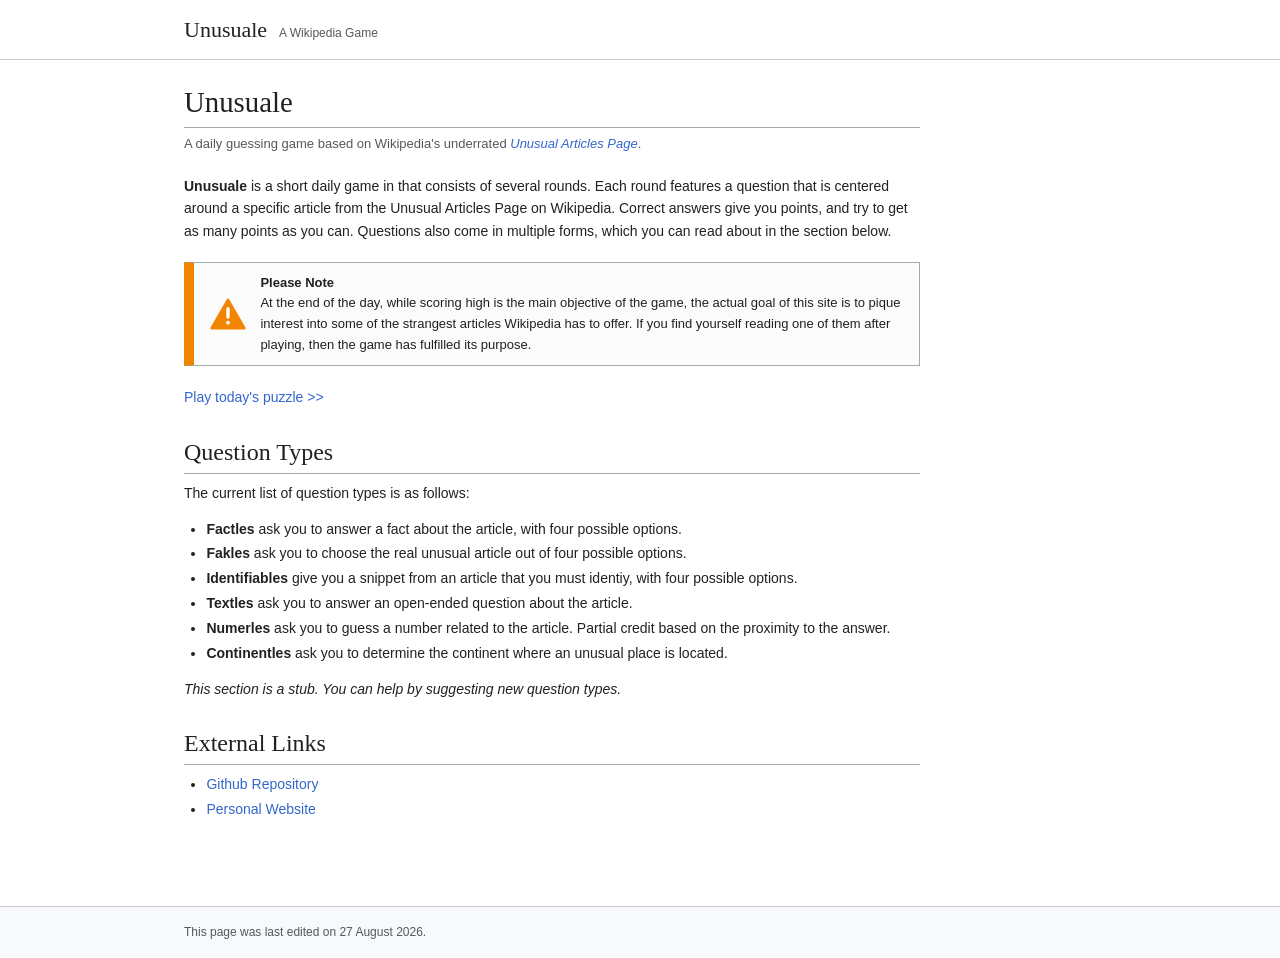
==== index.html @ bd884043 "visual update" ====
<!DOCTYPE html>
<html lang="en">
<head>
  <meta charset="UTF-8">
  <meta name="viewport" content="width=device-width, initial-scale=1.0">
  <title>Unusuale</title>
  <link rel="stylesheet" href="styles.css?v=3">
</head>
<body>
  <header class="site-header">
    <div class="header-inner">
      <span class="wordmark">Unusuale</span>
      <span class="wordmark-sub">A Wikipedia Game</span>
    </div>
  </header>

  <div class="page">
    <main class="content" id="content">

      <h1 class="page-title">Unusuale</h1>
      <div class="tagline">A daily guessing game based on Wikipedia's underrated <em><a href="https://en.wikipedia.org/wiki/Wikipedia:Unusual_articles">Unusual Articles Page</a></em>.</div>
      <p>
        <b>Unusuale</b> is a short daily game in that consists of several rounds. Each round features a question that is centered around a specific article from the 
        Unusual Articles Page on Wikipedia. Correct answers give you points, and try to get as many points as you can. Questions also come in multiple forms, which you can read about in the section below.
      </p>
      <div class="ambox ambox-content" role="note">
        <svg class="ambox-icon" viewBox="0 0 24 24" aria-hidden="true" focusable="false">
          <path d="M12 3.5 2.2 20.5h19.6z" fill="#f28500" stroke="#f28500" stroke-width="1.6" stroke-linejoin="round"/>
          <path d="M12 8.8v5" stroke="#fff" stroke-width="2" stroke-linecap="round"/>
          <circle cx="12" cy="17.2" r="1.15" fill="#fff"/>
        </svg>
        <div class="ambox-text">
          <p>
            <b>Please Note</b><br>At the end of the day, while scoring high is the main objective of the game, the actual goal of this site is to
            pique interest into some of the strangest articles Wikipedia has to offer. If you find yourself reading one of them after playing, then the game has fulfilled its purpose.
          </p>
        </div>
      </div>
      <p>
        <a href="game.html">Play today's puzzle >></a>
      </p>

      <h2>Question Types</h2>
      <p>
        The current list of question types is as follows:
      </p>
      <ul>
        <li><b>Factles</b> ask you to answer a fact about the article, with four possible options.</li>
        <li><b>Fakles</b> ask you to choose the real unusual article out of four possible options.</li>
        <li><b>Identifiables</b> give you a snippet from an article that you must identiy, with four possible options.</li>
        <li><b>Textles</b> ask you to answer an open-ended question about the article.</li>
        <li><b>Numerles</b> ask you to guess a number related to the article. Partial credit based on the proximity to the answer.</li>
        <li><b>Continentles</b> ask you to determine the continent where an unusual place is located.</li>
      </ul>
      <em>This section is a stub. You can help by suggesting new question types.</em>
      <h2>External Links</h2>
      <ul>
        <li><a href="https://github.com/JoshuaGoldberg/Unusuale">Github Repository</a></li>
        <li><a href="https://joshg.pl/">Personal Website</a></li>
      </ul>
    </main>
  </div>

  <footer class="site-footer">
    <p>This page was last edited on 27 August 2026.</p>
  </footer>
</body>
</html>
---- styles.css ----
/* Wikipedia-ish (Vector 2022) styling: serif headings, sans body, thin grey rules. */

:root {
  --text: #202122;
  --muted: #54595d;
  --link: #3366cc;
  --link-visited: #795cb2;
  --link-new: #d73333;
  --border: #a2a9b1;
  --border-light: #c8ccd1;
  --surface: #f8f9fa;
  --bg: #fff;
  --serif: "Linux Libertine", "Georgia", "Times New Roman", serif;
  --sans: sans-serif;
  --content-width: 60rem;
}

*,
*::before,
*::after {
  box-sizing: border-box;
}

body {
  margin: 0;
  background: var(--bg);
  color: var(--text);
  font-family: var(--sans);
  font-size: 0.875rem;
  line-height: 1.6;
}

a {
  color: var(--link);
  text-decoration: none;
}

a:visited {
  color: var(--link-visited);
}

a:hover {
  text-decoration: underline;
}

/* A red link, for things that don't exist yet. */
.mw-newlink,
.mw-newlink:visited {
  color: var(--link-new);
}

/* Header */
.site-header {
  border-bottom: 1px solid var(--border-light);
  background: var(--bg);
}

.header-inner {
  max-width: var(--content-width);
  margin: 0 auto;
  padding: 0.75rem 1.5rem;
  display: flex;
  align-items: baseline;
  gap: 0.75rem;
  flex-wrap: wrap;
}

.wordmark {
  font-family: var(--serif);
  font-size: 1.375rem;
}

a.wordmark,
a.wordmark:visited {
  color: var(--text);
}

.wordmark-sub {
  color: var(--muted);
  font-size: 0.75rem;
}

/* Content */
.page {
  max-width: var(--content-width);
  margin: 0 auto;
  padding: 1.5rem;
}

.content {
  max-width: 46rem;
}

.page-title {
  font-family: var(--serif);
  font-size: 1.8rem;
  font-weight: normal;
  line-height: 1.3;
  margin: 0;
  padding-bottom: 0.2em;
  border-bottom: 1px solid var(--border);
}

.tagline {
  color: var(--muted);
  font-size: 0.8125rem;
  margin: 0.35rem 0 1.25rem;
}

.score-tracker {
  display: inline-block;
  font-family: var(--serif);
  font-size: 1.05rem;
  font-weight: bold;
  margin: 0 0 1.25rem;
}

.score-tracker.pulse {
  animation: score-pulse 0.6s ease-out;
}

@keyframes score-pulse {
  0% { transform: scale(1); color: inherit; }
  30% { transform: scale(1.25); color: #14866d; }
  100% { transform: scale(1); color: inherit; }
}

h2 {
  font-family: var(--serif);
  font-size: 1.5rem;
  font-weight: normal;
  line-height: 1.3;
  margin: 1.75rem 0 0.5rem;
  padding-bottom: 0.2em;
  border-bottom: 1px solid var(--border);
}

p {
  margin: 0.5rem 0 0.85rem;
}

.content ul {
  padding-left: 1.6em;
  margin: 0.5rem 0 0.85rem;
}

.content ul li {
  margin-bottom: 0.15rem;
}

/* Italic indented note under the title, as on Wikipedia. */
.hatnote {
  font-style: italic;
  color: var(--muted);
  padding-left: 1.6rem;
}

/* Article message box, like the notices at the top of a Wikipedia article:
   thin grey border, pale background, and a thick coloured left edge whose
   colour signals the kind of notice. */
.ambox {
  display: flex;
  align-items: center;
  gap: 0.75rem;
  border: 1px solid var(--border);
  border-left: 10px solid #1e90ff;
  background: #fbfbfb;
  padding: 0.6rem 0.9rem;
  margin: 1.25rem 0;
  font-size: 0.8125rem;
}

/* Orange edge, as Wikipedia uses for notices about an article's content. */
.ambox-content {
  border-left-color: #f28500;
}

.ambox-icon {
  flex: none;
  width: 2.5rem;
  height: 2.5rem;
}

.ambox-text p {
  margin: 0;
}

/* Stub notice */
.stub {
  border-top: 1px solid var(--border-light);
  margin-top: 2.5rem;
  padding-top: 1rem;
  color: var(--muted);
}

.stub p {
  margin: 0;
}

/* ---------- Game ---------- */

/* Text is set via textContent, so a literal newline in a prompt, choice,
   hint, or explanation is real text, not markup -- but the default
   white-space (normal) collapses it into a space like any other run of
   whitespace. pre-line keeps line breaks (and still wraps normally) so
   multi-line puzzle content actually shows on separate lines. */
#game {
  white-space: pre-line;
}

.progress {
  color: var(--muted);
  font-size: 0.75rem;
  text-transform: uppercase;
  letter-spacing: 0.05em;
  margin: 0 0 0.5rem;
}

.question .prompt {
  font-family: var(--serif);
  font-size: 1.25rem;
  font-weight: normal;
  line-height: 1.4;
  margin: 0 0 1rem;
  padding: 0;
  border: 0;
}

ul.choices {
  list-style: none;
  margin: 0 0 1rem;
  padding: 0;
}

ul.choices li {
  margin-bottom: 0.35rem;
}

.choice {
  display: flex;
  align-items: baseline;
  gap: 0.6rem;
  padding: 0.5rem 0.7rem;
  border: 1px solid var(--border-light);
  background: var(--surface);
  cursor: pointer;
}

.choice:hover {
  border-color: var(--border);
}

.choice input {
  margin: 0;
}

.choice:has(input:checked) {
  border-color: var(--link);
  box-shadow: inset 0 0 0 1px var(--link);
}

.choice:has(input:disabled) {
  cursor: default;
  opacity: 0.75;
}

.number-input {
  display: flex;
  align-items: baseline;
  gap: 0.5rem;
}

.number-input input {
  width: 8rem;
  padding: 0.4rem 0.5rem;
  border: 1px solid var(--border);
  font: inherit;
}

.number-input .unit {
  color: var(--muted);
}

.text-input input {
  width: 100%;
  max-width: 24rem;
  padding: 0.4rem 0.5rem;
  border: 1px solid var(--border);
  font: inherit;
}

.continent-map-wrap {
  margin: 0 0 1rem;
  text-align: center;
}

.continent-map {
  display: block;
  width: 100%;
  max-width: 30rem;
  height: auto;
  margin: 0 auto;
}

.continent-shape {
  fill: var(--border-light);
  stroke: var(--bg);
  stroke-width: 1;
  cursor: pointer;
  outline: none;
  transition: fill 0.15s ease;
}

.continent-shape:hover {
  fill: var(--border);
}

.continent-shape:focus-visible {
  filter: drop-shadow(0 0 2px var(--link)) drop-shadow(0 0 2px var(--link));
}

.continent-shape.selected {
  fill: var(--link);
}

.continent-shape.correct {
  fill: #14866d;
}

.question.locked .continent-shape {
  cursor: default;
  pointer-events: none;
}

.continent-caption {
  margin: 0.4rem 0 0;
  font-size: 0.8125rem;
  color: var(--muted);
}

.button {
  font: inherit;
  padding: 0.4rem 1rem;
  border: 1px solid var(--border);
  background: var(--surface);
  color: var(--text);
  cursor: pointer;
}

.button:hover:not(:disabled) {
  border-color: var(--link);
  color: var(--link);
}

.button:disabled {
  color: var(--muted);
  cursor: default;
  opacity: 0.6;
}

.hint-button {
  margin-left: 0.5rem;
}

.hint-reveal {
  color: var(--muted);
  font-style: italic;
  animation: hint-fade-in 0.4s ease-in;
}

@keyframes hint-fade-in {
  from { opacity: 0; }
  to { opacity: 1; }
}

/* Feedback shown after a round is answered. */
.feedback {
  border-left: 3px solid var(--border);
  background: var(--surface);
  padding: 0.6rem 0.9rem;
  margin: 1rem 0;
  animation: feedback-slide-in 0.3s ease-out;
}

@keyframes feedback-slide-in {
  from {
    opacity: 0;
    transform: translateY(-12px);
  }
  to {
    opacity: 1;
    transform: translateY(0);
  }
}

.feedback.right { border-left-color: #14866d; }
.feedback.partial { border-left-color: #a67c00; }
.feedback.wrong { border-left-color: #b32424; }

.feedback .verdict {
  margin-top: 0;
  font-weight: bold;
}

.feedback .points {
  font-size: 0.875rem;
  color: var(--muted);
}

.feedback p:last-child {
  margin-bottom: 0;
}

.feedback .source {
  font-size: 0.8125rem;
  color: var(--muted);
}

/* Results */
.score {
  font-family: var(--serif);
  font-size: 1.125rem;
}

.summary {
  padding-left: 1.5rem;
  margin-bottom: 1.25rem;
}

.summary li {
  margin-bottom: 0.5rem;
  padding-left: 0.35rem;
}

.summary li.right { border-left: 3px solid #14866d; }
.summary li.partial { border-left: 3px solid #a67c00; }
.summary li.wrong { border-left: 3px solid #b32424; }

.summary-prompt {
  display: block;
}

.summary-answer {
  display: block;
  color: var(--muted);
  font-size: 0.8125rem;
}

.share {
  font-family: var(--sans);
  font-size: 1rem;
  line-height: 1.5;
  background: var(--surface);
  border: 1px solid var(--border-light);
  padding: 0.75rem 1rem;
  margin: 0 0 0.75rem;
  display: inline-block;
}

.results-footer {
  margin-top: 1.5rem;
  font-size: 0.8125rem;
}

/* Footer */
.site-footer {
  border-top: 1px solid var(--border-light);
  margin-top: 3rem;
  background: var(--surface);
}

.site-footer p {
  max-width: var(--content-width);
  margin: 0 auto;
  padding: 1rem 1.5rem;
  color: var(--muted);
  font-size: 0.75rem;
}

.tooltip {
  position: relative;
  display: inline-block;
  border-bottom: 1px dotted black;
  cursor: pointer;
}

.tooltiptext {
  visibility: hidden;
  width: 130px;
  background-color: black;
  color: #ffffff;
  text-align: center;
  border-radius: 6px;
  padding: 5px 0;
  position: absolute;
  z-index: 1;
  bottom: 100%;
  left: 65%;
  margin-left: -65px;
  margin-bottom: 0.2em;
}

.tooltip:hover .tooltiptext {
  visibility: visible;
}
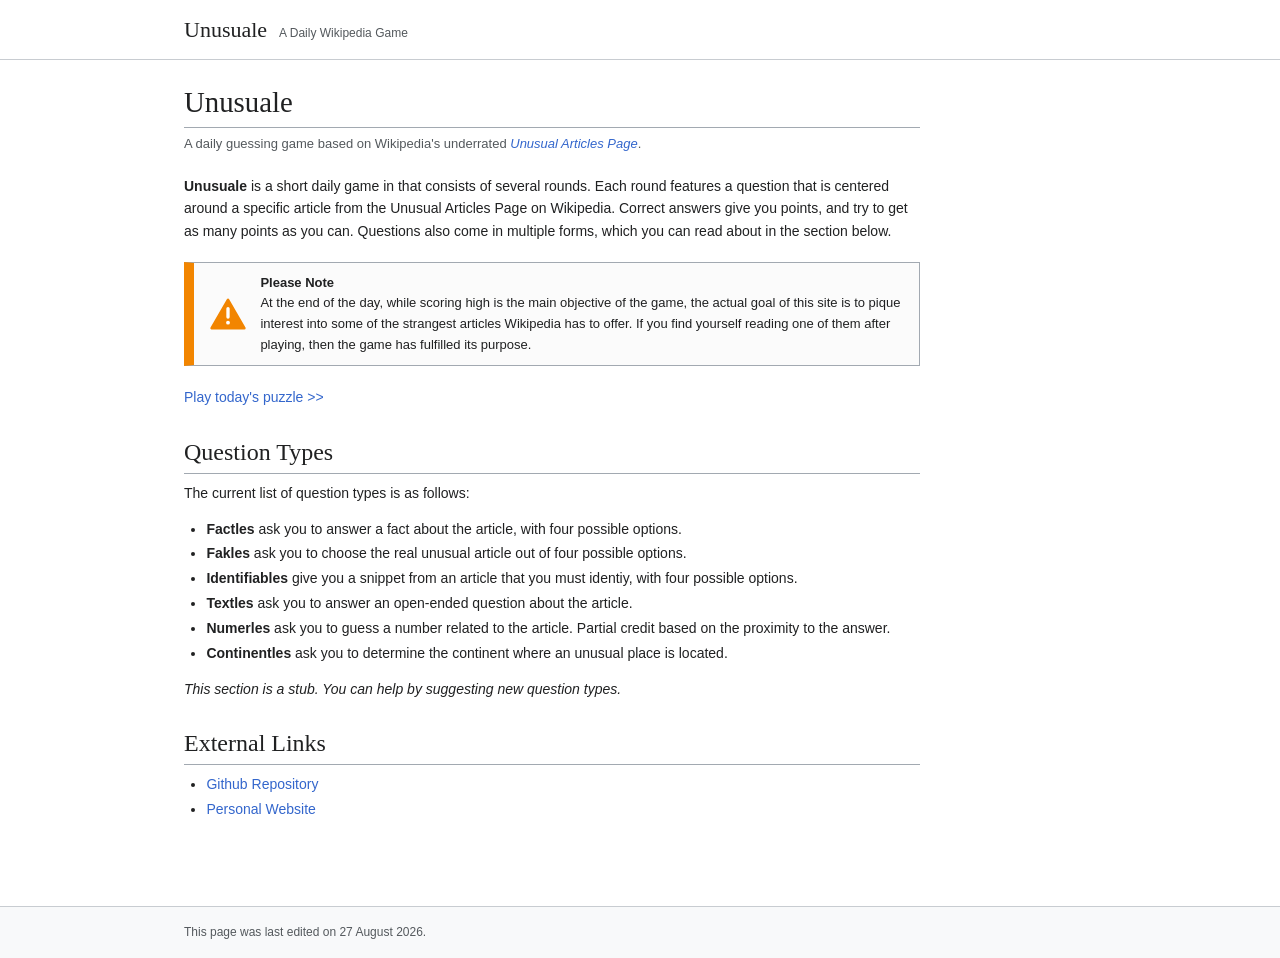
==== commit 3deb8dc4: "minor style changes" ====
--- a/index.html
+++ b/index.html
@@ -10,7 +10,7 @@
   <header class="site-header">
     <div class="header-inner">
       <span class="wordmark">Unusuale</span>
-      <span class="wordmark-sub">A Wikipedia Game</span>
+      <span class="wordmark-sub">A Daily Wikipedia Game</span>
     </div>
   </header>
 
--- a/styles.css
+++ b/styles.css
@@ -502,4 +502,8 @@
 
 .tooltip:hover .tooltiptext {
   visibility: visible;
+}
+
+.copy-button {
+  margin-left: 0.5rem;
 }
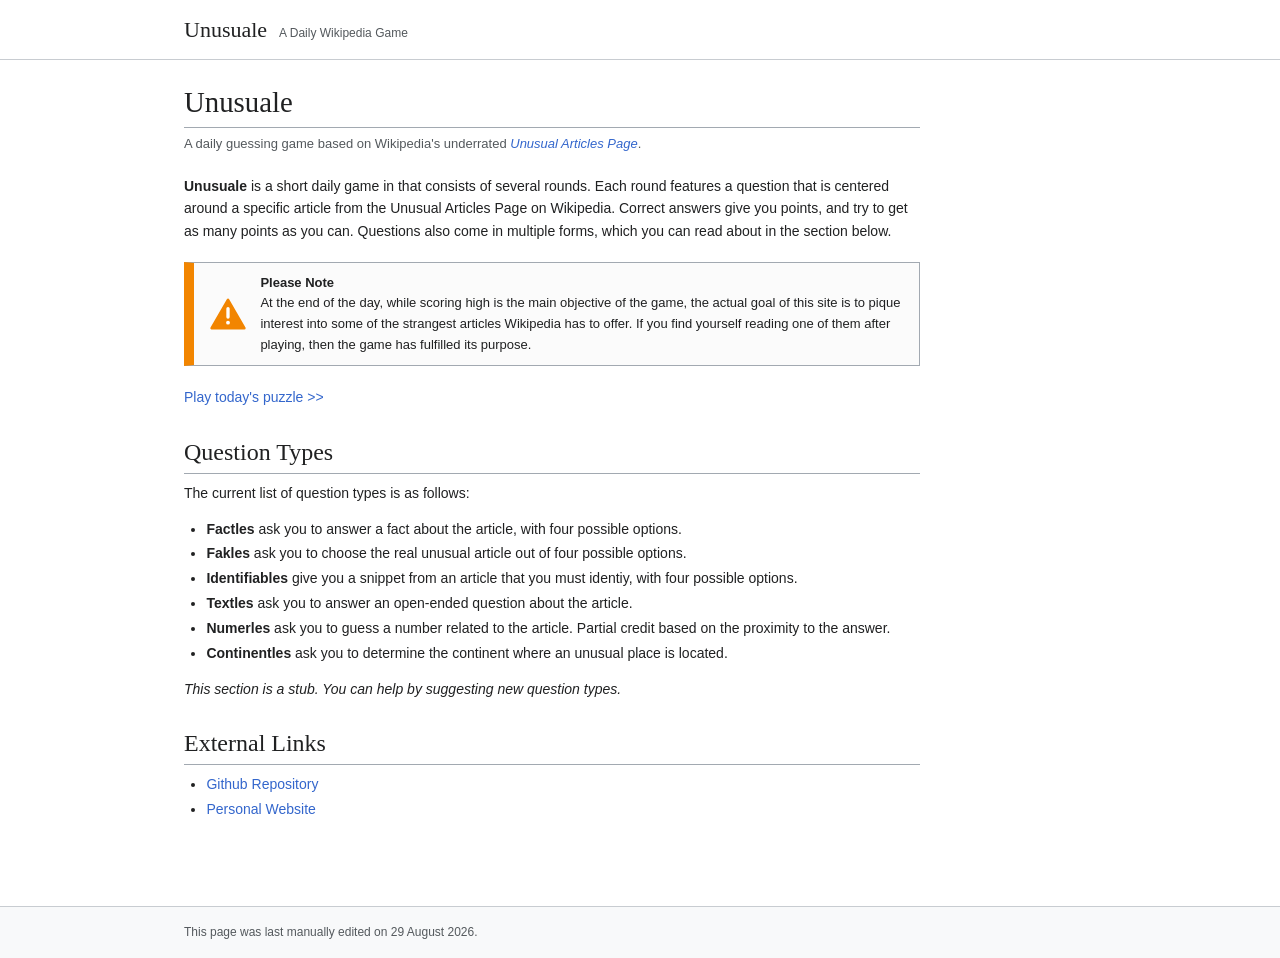
==== commit 872894a3: "presentation and code cleanliness" ====
--- a/index.html
+++ b/index.html
@@ -61,8 +61,6 @@
     </main>
   </div>
 
-  <footer class="site-footer">
-    <p>This page was last edited on 27 August 2026.</p>
-  </footer>
+  <script src="footer.js?v=1"></script>
 </body>
 </html>
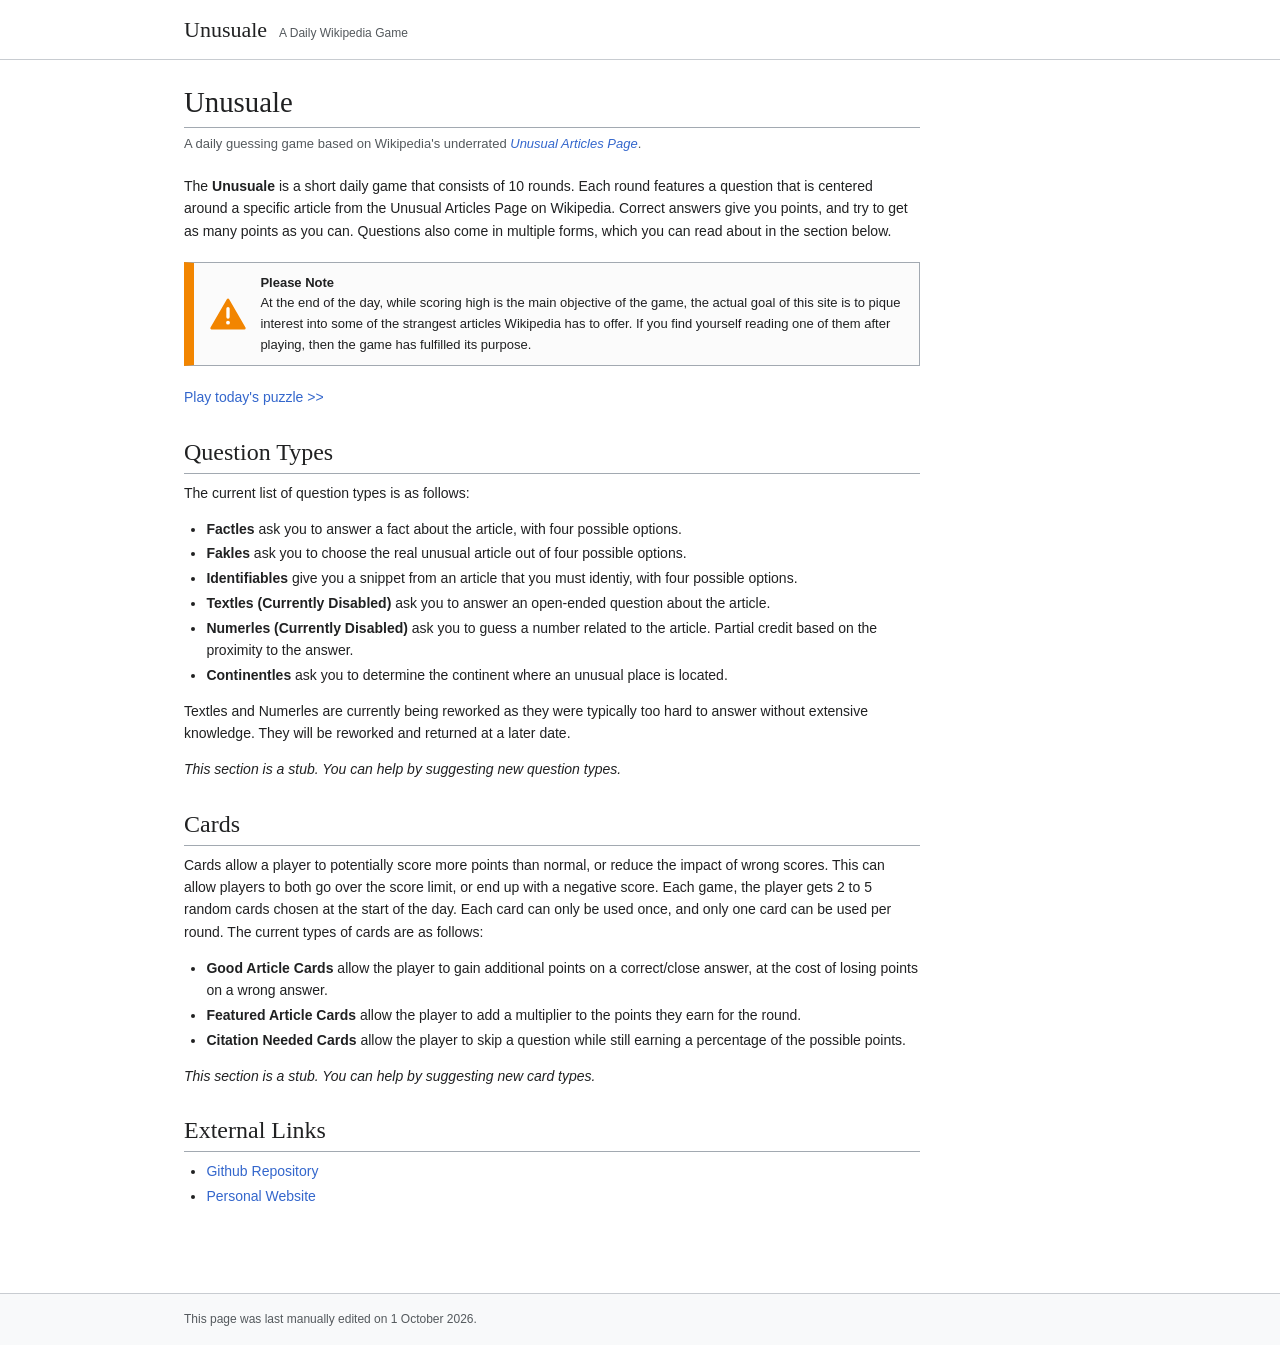
==== commit 1d667bc0: "information" ====
--- a/index.html
+++ b/index.html
@@ -20,7 +20,7 @@
       <h1 class="page-title">Unusuale</h1>
       <div class="tagline">A daily guessing game based on Wikipedia's underrated <em><a href="https://en.wikipedia.org/wiki/Wikipedia:Unusual_articles">Unusual Articles Page</a></em>.</div>
       <p>
-        <b>Unusuale</b> is a short daily game in that consists of several rounds. Each round features a question that is centered around a specific article from the 
+        The <b>Unusuale</b> is a short daily game that consists of 10 rounds. Each round features a question that is centered around a specific article from the 
         Unusual Articles Page on Wikipedia. Correct answers give you points, and try to get as many points as you can. Questions also come in multiple forms, which you can read about in the section below.
       </p>
       <div class="ambox ambox-content" role="note">
@@ -48,11 +48,27 @@
         <li><b>Factles</b> ask you to answer a fact about the article, with four possible options.</li>
         <li><b>Fakles</b> ask you to choose the real unusual article out of four possible options.</li>
         <li><b>Identifiables</b> give you a snippet from an article that you must identiy, with four possible options.</li>
-        <li><b>Textles</b> ask you to answer an open-ended question about the article.</li>
-        <li><b>Numerles</b> ask you to guess a number related to the article. Partial credit based on the proximity to the answer.</li>
+        <li><b>Textles (Currently Disabled)</b> ask you to answer an open-ended question about the article.</li>
+        <li><b>Numerles (Currently Disabled)</b> ask you to guess a number related to the article. Partial credit based on the proximity to the answer.</li>
         <li><b>Continentles</b> ask you to determine the continent where an unusual place is located.</li>
       </ul>
+      <p>
+        Textles and Numerles are currently being reworked as they were typically too hard to answer without extensive knowledge. They will be reworked
+        and returned at a later date.
+      </p>
       <em>This section is a stub. You can help by suggesting new question types.</em>
+      <h2>Cards</h2>
+      <p>
+        Cards allow a player to potentially score more points than normal, or reduce the impact of wrong scores. This can allow players to both go over the score limit, 
+        or end up with a negative score. Each game, the player gets 2 to 5 random cards chosen at the start of the day. Each card can only be used once,  and
+        only one card can be used per round. The current types of cards are as follows:
+      </p>
+      <ul>
+        <li><b>Good Article Cards</b> allow the player to gain additional points on a correct/close answer, at the cost of losing points on a wrong answer.</li>
+        <li><b>Featured Article Cards</b> allow the player to add a multiplier to the points they earn for the round.</li>
+        <li><b>Citation Needed Cards</b> allow the player to skip a question while still earning a percentage of the possible points.</li>
+      </ul>
+      <em>This section is a stub. You can help by suggesting new card types.</em>
       <h2>External Links</h2>
       <ul>
         <li><a href="https://github.com/JoshuaGoldberg/Unusuale">Github Repository</a></li>
--- a/styles.css
+++ b/styles.css
@@ -91,6 +91,21 @@
   max-width: 46rem;
 }
 
+/* The game page puts a card rail alongside the content. The rail is first in
+   the source (so it lands above the question when the layout stacks on a
+   phone) and `order` sends it back to the right on a wide screen. */
+.page-with-rail {
+  display: flex;
+  align-items: flex-start;
+  gap: 1.75rem;
+}
+
+.page-with-rail .content {
+  order: 1;
+  flex: 1 1 auto;
+  min-width: 0;
+}
+
 .page-title {
   font-family: var(--serif);
   font-size: 1.8rem;
@@ -373,6 +388,308 @@
   to { opacity: 1; }
 }
 
+/* ---------- Cards ---------- */
+
+.card-rail {
+  order: 2;
+  flex: 0 0 13rem;
+  position: sticky;
+  top: 1.5rem;
+}
+
+.card-rail-title {
+  font-family: var(--serif);
+  font-size: 1.05rem;
+  font-weight: normal;
+  margin: 0;
+  padding-bottom: 0.2em;
+  border-bottom: 1px solid var(--border);
+}
+
+.card-rail-note {
+  color: var(--muted);
+  font-size: 0.75rem;
+  margin: 0.4rem 0 0.6rem;
+}
+
+/* The hand is drawn as real playing cards (5:7) fanned down the rail like a
+   solitaire column: each card covers all but the top strip of the one
+   before it, so only the corner index of the buried cards shows. */
+.card-list {
+  --card-w: 9.5rem;
+  --card-h: calc(var(--card-w) * 1.4);
+  --card-peek: 3.4rem;
+  list-style: none;
+  margin: 0;
+  padding: 0;
+  display: flex;
+  flex-direction: column;
+  align-items: center;
+}
+
+.card-slot + .card-slot {
+  margin-top: calc(var(--card-peek) - var(--card-h));
+}
+
+/* Spread: the same cards laid out side by side with nothing covered. The
+   column gets too tall to stay pinned beside the question, so it scrolls
+   with the page instead. */
+.card-rail.spread {
+  position: static;
+}
+
+.card-rail.spread .card-list {
+  gap: 0.6rem;
+}
+
+.card-rail.spread .card-slot + .card-slot {
+  margin-top: 0;
+}
+
+.card-controls {
+  display: flex;
+  gap: 0.4rem;
+  margin: 0 0 0.75rem;
+}
+
+.card-control {
+  flex: 1;
+  font: inherit;
+  font-size: 0.75rem;
+  padding: 0.2rem 0.5rem;
+  border: 1px solid var(--border);
+  background: var(--surface);
+  color: var(--text);
+  cursor: pointer;
+}
+
+.card-control:hover:not(:disabled) {
+  border-color: var(--link);
+  color: var(--link);
+}
+
+.card-control[aria-pressed="true"] {
+  background: var(--bg);
+  border-color: var(--link);
+  color: var(--link);
+}
+
+.card-control:disabled {
+  color: var(--muted);
+  cursor: default;
+  opacity: 0.6;
+}
+
+.card {
+  --card-accent: var(--border);
+  position: relative;
+  display: flex;
+  flex-direction: column;
+  width: var(--card-w);
+  height: var(--card-h);
+  padding: 0.45rem 0.6rem;
+  text-align: left;
+  font: inherit;
+  color: var(--text);
+  background: var(--bg);
+  border: 1px solid var(--border);
+  border-radius: 0.6rem;
+  box-shadow: 0 1px 2px rgba(0, 0, 0, 0.12), 0 2px 6px rgba(0, 0, 0, 0.08);
+  cursor: pointer;
+  transition: border-color 0.15s ease, box-shadow 0.15s ease, opacity 0.15s ease;
+}
+
+/* Inner frame, like the border printed on a card face. */
+.card::before {
+  content: "";
+  position: absolute;
+  inset: 0.3rem;
+  border: 1px solid var(--card-accent);
+  border-radius: 0.4rem;
+  opacity: 0.3;
+  pointer-events: none;
+}
+
+.card-multiplier { --card-accent: #14866d; }
+.card-skip { --card-accent: #a67c00; }
+.card-wager { --card-accent: #795cb2; }
+
+/* A wager's stake fills its corner strip on its own; there's no room for
+   the type label beside it, and the purple stake says "wager" anyway. */
+.card-wager .card-kind {
+  display: none;
+}
+
+/* Cards stay put in the stack; hovering only lifts the shadow a little. */
+.card:hover:not(:disabled) {
+  border-color: var(--card-accent);
+  box-shadow: 0 2px 4px rgba(0, 0, 0, 0.14), 0 4px 12px rgba(0, 0, 0, 0.12);
+}
+
+.card:focus-visible {
+  outline: 2px solid var(--link);
+  outline-offset: 2px;
+}
+
+.card:disabled {
+  cursor: default;
+}
+
+/* A spent card lies face down. The back covers the whole face: a fine
+   crosshatch in the link blue inside a white border, a monogram in the
+   middle, and the round the card went on. The corner strip of a buried card
+   shows the same pattern, so a used card reads as used even in the stack. */
+.card.spent {
+  border-color: #2a4b8d;
+  box-shadow: 0 1px 2px rgba(0, 0, 0, 0.12);
+}
+
+.card.spent::before {
+  display: none;
+}
+
+.card-back {
+  display: none;
+}
+
+.card.spent .card-back {
+  position: absolute;
+  inset: 0;
+  display: flex;
+  flex-direction: column;
+  align-items: center;
+  justify-content: center;
+  gap: 0.5rem;
+  border-radius: calc(0.6rem - 1px);
+  border: 0.35rem solid var(--bg);
+  background-color: #3366cc;
+  background-image:
+    repeating-linear-gradient(45deg, rgba(255, 255, 255, 0.16) 0 2px, transparent 2px 9px),
+    repeating-linear-gradient(-45deg, rgba(255, 255, 255, 0.16) 0 2px, transparent 2px 9px);
+  box-shadow: inset 0 0 0 1px #2a4b8d;
+}
+
+.card-back-emblem {
+  display: flex;
+  align-items: center;
+  justify-content: center;
+  width: 2.6rem;
+  height: 2.6rem;
+  border-radius: 50%;
+  background: var(--bg);
+  color: #3366cc;
+  font-family: var(--serif);
+  font-size: 1.5rem;
+  line-height: 1;
+}
+
+.card-back-label {
+  padding: 0.1rem 0.5rem;
+  border-radius: 0.2rem;
+  background: var(--bg);
+  color: #2a4b8d;
+  font-size: 0.6875rem;
+  font-weight: bold;
+  letter-spacing: 0.05em;
+  text-transform: uppercase;
+}
+
+/* The card armed for this round keeps its place in the hand and is ringed
+   in its accent colour, hovered or not. */
+.card.armed,
+.card.armed:hover:not(:disabled) {
+  border-color: var(--card-accent);
+  box-shadow: 0 0 0 2px var(--card-accent), 0 4px 12px rgba(0, 0, 0, 0.12);
+}
+
+.card-head {
+  display: flex;
+  align-items: baseline;
+  gap: 0.35rem;
+}
+
+.card-factor {
+  font-family: var(--serif);
+  font-size: 1.15rem;
+  font-weight: bold;
+  color: var(--card-accent);
+}
+
+.card-kind {
+  color: var(--muted);
+  font-size: 0.625rem;
+  text-transform: uppercase;
+  letter-spacing: 0.05em;
+}
+
+.card-name {
+  font-family: var(--serif);
+  font-size: 0.9375rem;
+  line-height: 1.2;
+}
+
+.card-pip {
+  flex: 1;
+  display: flex;
+  align-items: center;
+  justify-content: center;
+}
+
+/* The face's monogram echoes the one on the back: a ringed serif "U", in
+   the card's own colour rather than blue. */
+.card-pip-emblem {
+  display: flex;
+  align-items: center;
+  justify-content: center;
+  width: 3rem;
+  height: 3rem;
+  border: 2px solid var(--card-accent);
+  border-radius: 50%;
+  color: var(--card-accent);
+  font-family: var(--serif);
+  font-size: 1.75rem;
+  line-height: 1;
+}
+
+.card-status {
+  color: var(--muted);
+  font-size: 0.6875rem;
+  text-align: center;
+  margin-bottom: 1.5rem;
+}
+
+/* Suit mark for the card's type: × multiplier, ⏭ skip, ± wager. */
+.card-corner {
+  position: absolute;
+  left: 0.6rem;
+  bottom: 0.45rem;
+  line-height: 1;
+  font-family: var(--serif);
+  font-size: 1.15rem;
+  font-weight: bold;
+  color: var(--card-accent);
+}
+
+/* Badge beside the score naming what the card in play does to this round:
+   "×2", "×0.4", "+300 / −150". Coloured like the card it came from. */
+.round-modifier {
+  margin-left: 0.4rem;
+  font-family: var(--serif);
+  font-size: 1.05rem;
+  font-weight: bold;
+}
+
+/* Hidden keeps its place in the line rather than collapsing, so the badge
+   coming and going never nudges the round below. */
+.round-modifier[hidden] {
+  display: inline;
+  visibility: hidden;
+}
+
+.round-modifier.multiplier { color: #14866d; }
+.round-modifier.skip { color: #a67c00; }
+.round-modifier.wager { color: #795cb2; }
+
 /* Feedback shown after a round is answered. */
 .feedback {
   border-left: 3px solid var(--border);
@@ -396,6 +713,7 @@
 .feedback.right { border-left-color: #14866d; }
 .feedback.partial { border-left-color: #a67c00; }
 .feedback.wrong { border-left-color: #b32424; }
+.feedback.skipped { border-left-color: var(--link); }
 
 .feedback .verdict {
   margin-top: 0;
@@ -435,6 +753,7 @@
 .summary li.right { border-left: 3px solid #14866d; }
 .summary li.partial { border-left: 3px solid #a67c00; }
 .summary li.wrong { border-left: 3px solid #b32424; }
+.summary li.skipped { border-left: 3px solid var(--link); }
 
 .summary-prompt {
   display: block;
@@ -479,31 +798,154 @@
 
 .tooltip {
   position: relative;
-  display: inline-block;
-  border-bottom: 1px dotted black;
-  cursor: pointer;
-}
-
+}
+
+/* A dark bubble above its trigger, centred, with a small arrow pointing
+   down at it. */
 .tooltiptext {
   visibility: hidden;
-  width: 130px;
-  background-color: black;
-  color: #ffffff;
-  text-align: center;
-  border-radius: 6px;
-  padding: 5px 0;
+  opacity: 0;
   position: absolute;
-  z-index: 1;
-  bottom: 100%;
-  left: 65%;
-  margin-left: -65px;
-  margin-bottom: 0.2em;
-}
-
-.tooltip:hover .tooltiptext {
+  z-index: 10;
+  bottom: calc(100% + 8px);
+  left: 50%;
+  transform: translateX(-50%);
+  width: max-content;
+  max-width: 16rem;
+  padding: 0.45rem 0.65rem;
+  background: #202122;
+  color: #fff;
+  border-radius: 4px;
+  box-shadow: 0 2px 8px rgba(0, 0, 0, 0.2);
+  font-family: var(--sans);
+  font-size: 0.75rem;
+  font-style: normal;
+  font-weight: normal;
+  line-height: 1.45;
+  text-align: left;
+  text-transform: none;
+  letter-spacing: normal;
+  white-space: normal;
+  pointer-events: none;
+  transition: opacity 0.15s ease;
+}
+
+.tooltiptext::after {
+  content: "";
+  position: absolute;
+  top: 100%;
+  left: 50%;
+  margin-left: -5px;
+  border: 5px solid transparent;
+  border-top-color: #202122;
+}
+
+.tooltip:hover .tooltiptext,
+.tooltip:focus-visible .tooltiptext {
   visibility: visible;
+  opacity: 1;
+}
+
+/* The rail's tooltip hangs to the left of the card rather than above it,
+   where there is no room next to the page edge. */
+.tooltiptext.card-tooltip {
+  bottom: auto;
+  top: 0.6rem;
+  left: auto;
+  right: calc(100% + 10px);
+  transform: none;
+  width: 14rem;
+}
+
+.tooltiptext.card-tooltip::after {
+  top: 0.6rem;
+  left: 100%;
+  margin-left: 0;
+  border-top-color: transparent;
+  border-left-color: #202122;
+}
+
+/* Hover works on a disabled button too, so a spent card still explains
+   itself when the player goes looking. */
+.card:hover .card-tooltip,
+.card:focus-visible .card-tooltip {
+  visibility: visible;
+  opacity: 1;
 }
 
 .copy-button {
   margin-left: 0.5rem;
-}+}
+
+/* Below the width where a 13rem rail still leaves the content readable, the
+   rail collapses into a horizontal strip above the question. */
+/* Below the width where a 13rem rail still leaves the content readable, the
+   rail collapses into a strip above the question and the hand fans out
+   sideways instead of downwards. */
+@media (max-width: 54rem) {
+  .page-with-rail {
+    flex-direction: column;
+    gap: 1rem;
+  }
+
+  .card-rail {
+    order: 0;
+    position: static;
+    flex: none;
+    width: 100%;
+  }
+
+  .card-list {
+    --card-w: 6.75rem;
+    --card-peek: 4.25rem;
+    flex-direction: row;
+    align-items: flex-start;
+    padding: 0.5rem 0 0.25rem;
+  }
+
+  .card-slot + .card-slot {
+    margin-top: 0;
+    margin-left: calc(var(--card-peek) - var(--card-w));
+  }
+
+  .card-rail.spread .card-list {
+    overflow-x: auto;
+  }
+
+  .card-rail.spread .card-slot + .card-slot {
+    margin-left: 0;
+  }
+
+  .card-controls {
+    max-width: 16rem;
+  }
+
+  .card-head {
+    overflow: hidden;
+    white-space: nowrap;
+  }
+
+  .card-wager .card-factor {
+    font-size: 0.875rem;
+  }
+
+  .card-pip-emblem {
+    width: 2.2rem;
+    height: 2.2rem;
+    font-size: 1.3rem;
+  }
+
+  .card-name {
+    font-size: 0.8125rem;
+  }
+
+  .card-status {
+    display: none;
+  }
+
+  /* No hover to speak of here, and no room beside the card; drop the tooltip
+     and let the banner on the question explain what the card does. */
+  .card-tooltip {
+    display: none;
+  }
+}
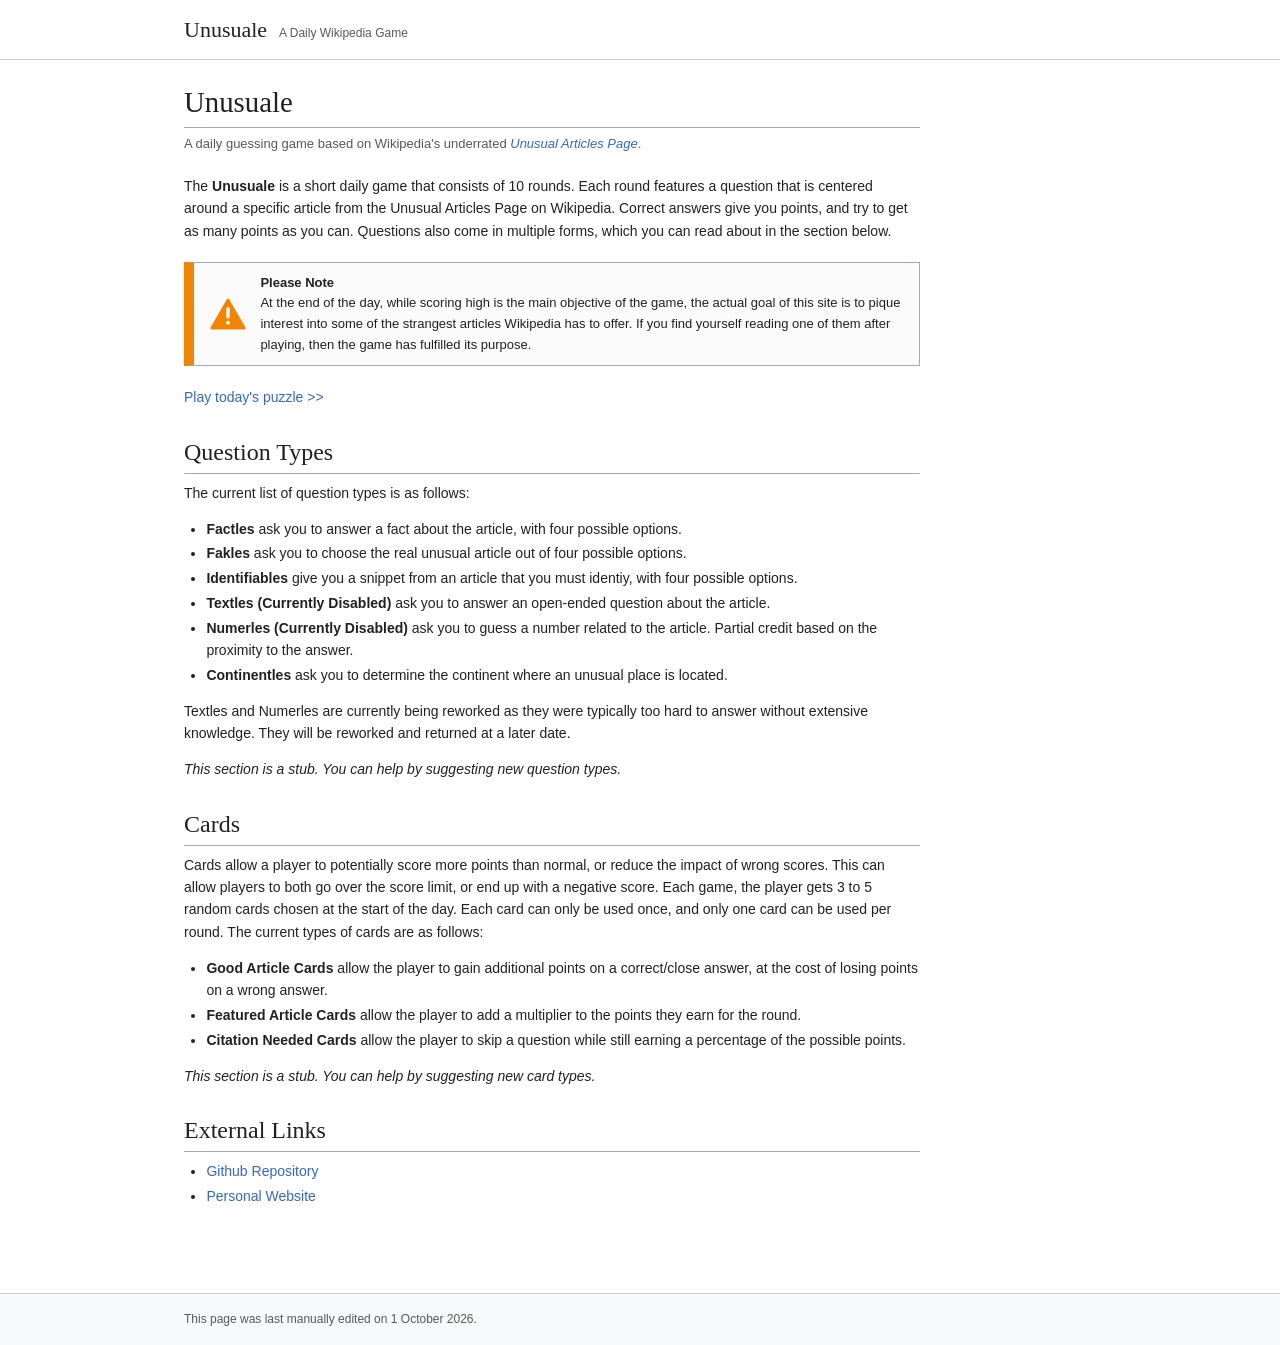
==== commit 53c128bf: "edit card style" ====
--- a/index.html
+++ b/index.html
@@ -60,7 +60,7 @@
       <h2>Cards</h2>
       <p>
         Cards allow a player to potentially score more points than normal, or reduce the impact of wrong scores. This can allow players to both go over the score limit, 
-        or end up with a negative score. Each game, the player gets 2 to 5 random cards chosen at the start of the day. Each card can only be used once,  and
+        or end up with a negative score. Each game, the player gets 3 to 5 random cards chosen at the start of the day. Each card can only be used once,  and
         only one card can be used per round. The current types of cards are as follows:
       </p>
       <ul>
--- a/styles.css
+++ b/styles.css
@@ -513,6 +513,7 @@
 .card-multiplier { --card-accent: #14866d; }
 .card-skip { --card-accent: #a67c00; }
 .card-wager { --card-accent: #795cb2; }
+.card-hint { --card-accent: #c05621; }
 
 /* A wager's stake fills its corner strip on its own; there's no room for
    the type label beside it, and the purple stake says "wager" anyway. */
@@ -594,6 +595,16 @@
   text-transform: uppercase;
 }
 
+/* A card that can't be played this round is tinted grey: solid, so it
+   stays readable, with its colour drained and its shadow gone. */
+.card.blocked {
+  --card-accent: #a2a9b1;
+  background: #eaecf0;
+  border-color: var(--border-light);
+  color: var(--muted);
+  box-shadow: none;
+}
+
 /* The card armed for this round keeps its place in the hand and is ringed
    in its accent colour, hovered or not. */
 .card.armed,
@@ -661,7 +672,7 @@
 /* Suit mark for the card's type: × multiplier, ⏭ skip, ± wager. */
 .card-corner {
   position: absolute;
-  left: 0.6rem;
+  right: 0.6rem;
   bottom: 0.45rem;
   line-height: 1;
   font-family: var(--serif);
@@ -689,6 +700,7 @@
 .round-modifier.multiplier { color: #14866d; }
 .round-modifier.skip { color: #a67c00; }
 .round-modifier.wager { color: #795cb2; }
+.round-modifier.hint { color: #c05621; }
 
 /* Feedback shown after a round is answered. */
 .feedback {
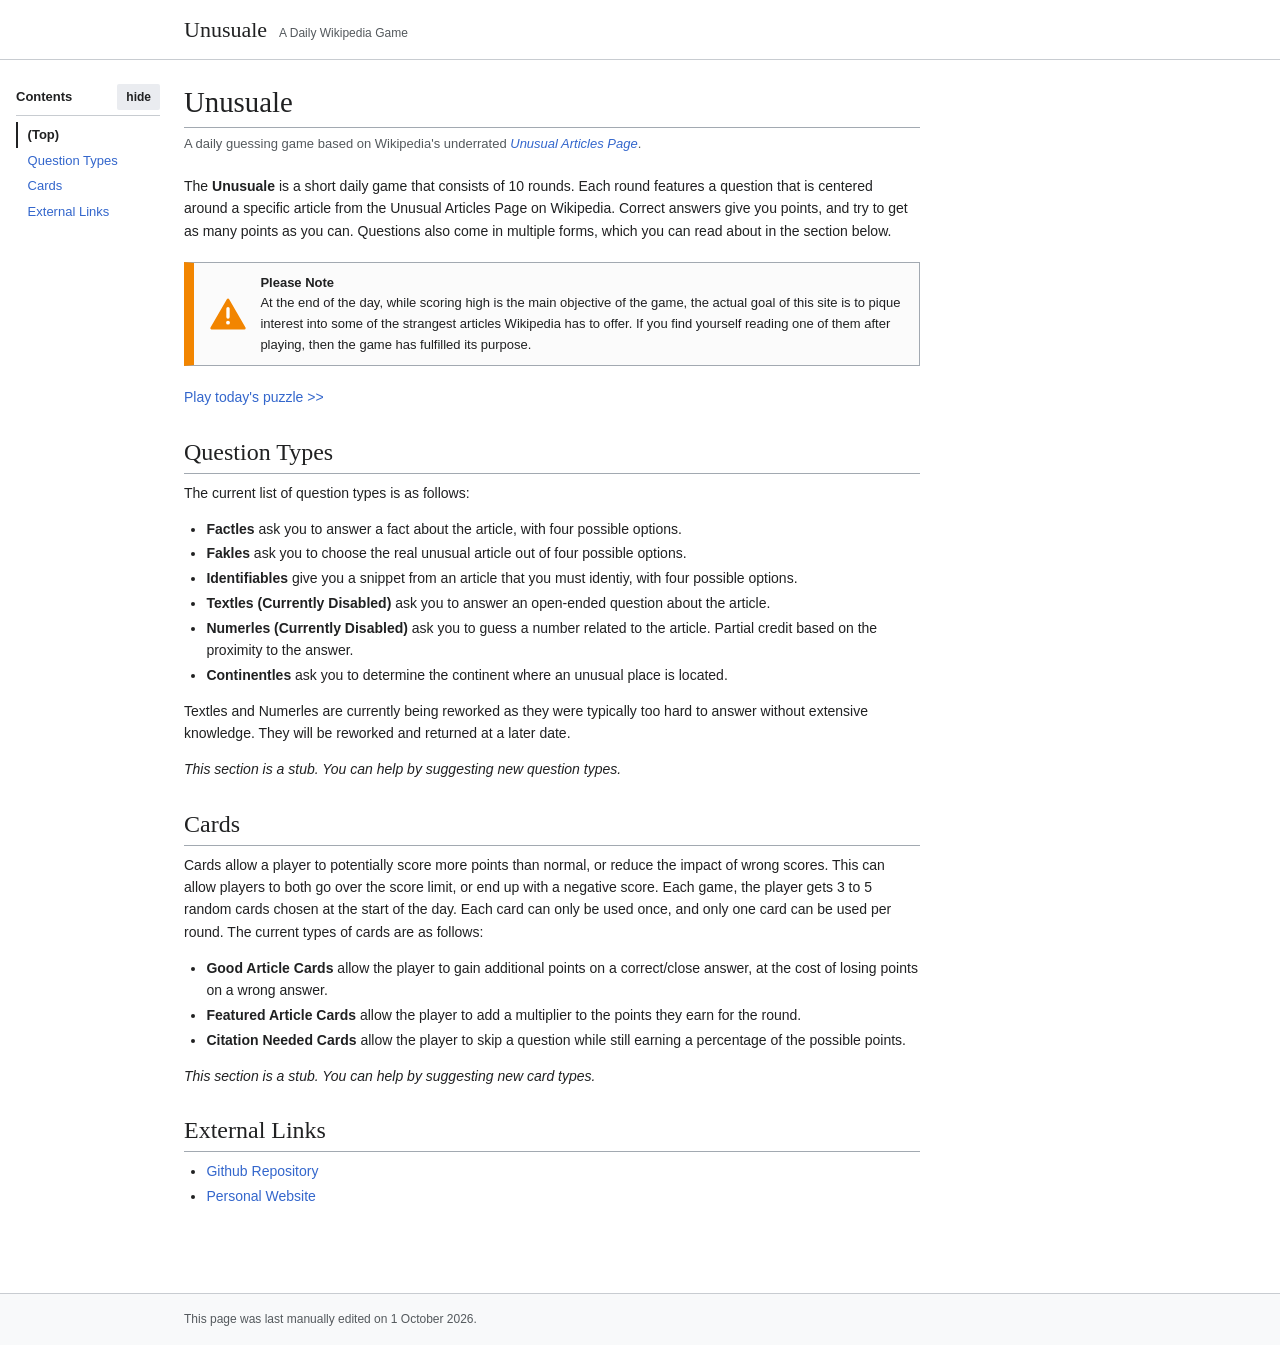
==== commit d45a89a7: "visual updates" ====
--- a/index.html
+++ b/index.html
@@ -4,7 +4,7 @@
   <meta charset="UTF-8">
   <meta name="viewport" content="width=device-width, initial-scale=1.0">
   <title>Unusuale</title>
-  <link rel="stylesheet" href="styles.css?v=3">
+  <link rel="stylesheet" href="styles.css?v=23">
 </head>
 <body>
   <header class="site-header">
@@ -14,7 +14,16 @@
     </div>
   </header>
 
-  <div class="page">
+  <div class="page page-with-toc">
+    <!-- Contents sidebar, filled in by toc.js from the section headings. -->
+    <nav class="toc" id="toc" aria-labelledby="toc-title">
+      <div class="toc-header">
+        <span class="toc-title" id="toc-title">Contents</span>
+        <button type="button" class="toc-toggle" id="toc-toggle" aria-controls="toc-list" aria-expanded="true">hide</button>
+      </div>
+      <ol class="toc-list" id="toc-list"></ol>
+    </nav>
+
     <main class="content" id="content">
 
       <h1 class="page-title">Unusuale</h1>
@@ -77,6 +86,7 @@
     </main>
   </div>
 
+  <script src="toc.js?v=2"></script>
   <script src="footer.js?v=1"></script>
 </body>
 </html>
--- a/styles.css
+++ b/styles.css
@@ -106,6 +106,114 @@
   min-width: 0;
 }
 
+/* The front page hangs a Wikipedia-style contents list in the empty margin
+   to the left of the article. The article itself stays exactly where it
+   would be without it, lined up under the wordmark: the sidebar pulls
+   itself out to the left with a negative margin equal to its own width plus
+   the gap. Its width tracks the margin it has to fit into. */
+.page-with-toc {
+  --toc-gap: 1.5rem;
+  --toc-w: clamp(8rem, calc((100vw - var(--content-width)) / 2 - 1rem), 13rem);
+  display: flex;
+  align-items: flex-start;
+}
+
+.page-with-toc .content {
+  flex: 1 1 auto;
+  min-width: 0;
+}
+
+.toc {
+  flex: 0 0 var(--toc-w);
+  width: var(--toc-w);
+  margin-left: calc(-1 * (var(--toc-w) + var(--toc-gap)));
+  margin-right: var(--toc-gap);
+  position: sticky;
+  top: 1.5rem;
+  max-height: calc(100vh - 3rem);
+  overflow-y: auto;
+  font-size: 0.8125rem;
+}
+
+.toc-header {
+  display: flex;
+  align-items: center;
+  justify-content: space-between;
+  gap: 0.5rem;
+  padding-bottom: 0.3rem;
+  margin-bottom: 0.4rem;
+  border-bottom: 1px solid var(--border-light);
+}
+
+.toc-title {
+  font-weight: bold;
+}
+
+.toc.collapsed .toc-list {
+  display: none;
+}
+
+.toc-list {
+  list-style: none;
+  margin: 0;
+  padding: 0;
+}
+
+.toc-item a {
+  display: block;
+  padding: 0.25rem 0 0.25rem 0.6rem;
+  border-left: 2px solid transparent;
+  line-height: 1.35;
+  color: var(--link);
+  text-decoration: none;
+}
+
+.toc-item a:hover {
+  text-decoration: underline;
+}
+
+/* The section being read: bold black text, as on Wikipedia, with a rule
+   down its left edge. */
+.toc-item.active a {
+  color: var(--text);
+  font-weight: bold;
+  border-left-color: var(--text);
+}
+
+/* Jumping to a section leaves a little room above its heading. */
+.page-with-toc h2,
+.page-with-toc .page-title {
+  scroll-margin-top: 1rem;
+}
+
+/* Once the margin is too narrow to hold the sidebar, the contents sit in a
+   box above the article instead, the way older Wikipedia skins showed
+   them. */
+@media (max-width: 78rem) {
+  .page-with-toc {
+    flex-direction: column;
+    gap: 1rem;
+  }
+
+  .toc {
+    position: static;
+    flex: none;
+    width: auto;
+    max-width: 22rem;
+    margin: 0;
+    max-height: none;
+    padding: 0.5rem 0.75rem;
+    border: 1px solid var(--border-light);
+    background: var(--surface);
+  }
+
+  .toc.collapsed .toc-header {
+    border-bottom: 0;
+    margin-bottom: 0;
+    padding-bottom: 0;
+  }
+}
+
 .page-title {
   font-family: var(--serif);
   font-size: 1.8rem;
@@ -335,11 +443,17 @@
 }
 
 .continent-shape.selected {
-  fill: var(--link);
+  fill: #14866d;
 }
 
 .continent-shape.correct {
   fill: #14866d;
+}
+
+/* Selection and the right answer share the same green, so once the answer
+   is revealed a wrong pick turns red to tell the two apart. */
+.question.locked .continent-shape.selected:not(.correct) {
+  fill: #b32424;
 }
 
 .question.locked .continent-shape {
@@ -353,24 +467,62 @@
   color: var(--muted);
 }
 
-.button {
-  font: inherit;
-  padding: 0.4rem 1rem;
-  border: 1px solid var(--border);
-  background: var(--surface);
-  color: var(--text);
+/* Every button on the site is Wikipedia's solid grey button: a flat grey
+   face with no visible border, small radius, bold label. It darkens a step
+   on hover and another while pressed; disabled, it keeps the grey but
+   fades its label. The border stays, transparent, so sizes never shift. */
+.button,
+.card-control,
+.toc-toggle {
+  font-family: var(--sans);
+  font-size: 0.875rem;
+  font-weight: bold;
+  line-height: 1.4;
+  min-height: 2rem;
+  padding: 0.25rem 0.75rem;
+  border: 1px solid transparent;
+  border-radius: 2px;
+  background: #eaecf0;
+  color: #202122;
   cursor: pointer;
-}
-
-.button:hover:not(:disabled) {
-  border-color: var(--link);
-  color: var(--link);
-}
-
-.button:disabled {
-  color: var(--muted);
+  transition: background-color 0.1s ease, color 0.1s ease, box-shadow 0.1s ease;
+}
+
+.button:hover:not(:disabled),
+.card-control:hover:not(:disabled),
+.toc-toggle:hover {
+  background: #dadde3;
+  color: #202122;
+}
+
+.button:active:not(:disabled),
+.card-control:active:not(:disabled),
+.toc-toggle:active,
+.card-control[aria-pressed="true"] {
+  background: #c8ccd1;
+  color: #000;
+}
+
+.button:focus-visible,
+.card-control:focus-visible,
+.toc-toggle:focus-visible {
+  outline: none;
+  box-shadow: 0 0 0 2px #36c;
+}
+
+.button:disabled,
+.card-control:disabled {
+  background: #eaecf0;
+  color: #a2a9b1;
   cursor: default;
-  opacity: 0.6;
+}
+
+/* Smaller buttons for the card rail and the contents sidebar. */
+.card-control,
+.toc-toggle {
+  font-size: 0.75rem;
+  min-height: 1.6rem;
+  padding: 0.1rem 0.5rem;
 }
 
 .hint-button {
@@ -454,30 +606,6 @@
 
 .card-control {
   flex: 1;
-  font: inherit;
-  font-size: 0.75rem;
-  padding: 0.2rem 0.5rem;
-  border: 1px solid var(--border);
-  background: var(--surface);
-  color: var(--text);
-  cursor: pointer;
-}
-
-.card-control:hover:not(:disabled) {
-  border-color: var(--link);
-  color: var(--link);
-}
-
-.card-control[aria-pressed="true"] {
-  background: var(--bg);
-  border-color: var(--link);
-  color: var(--link);
-}
-
-.card-control:disabled {
-  color: var(--muted);
-  cursor: default;
-  opacity: 0.6;
 }
 
 .card {
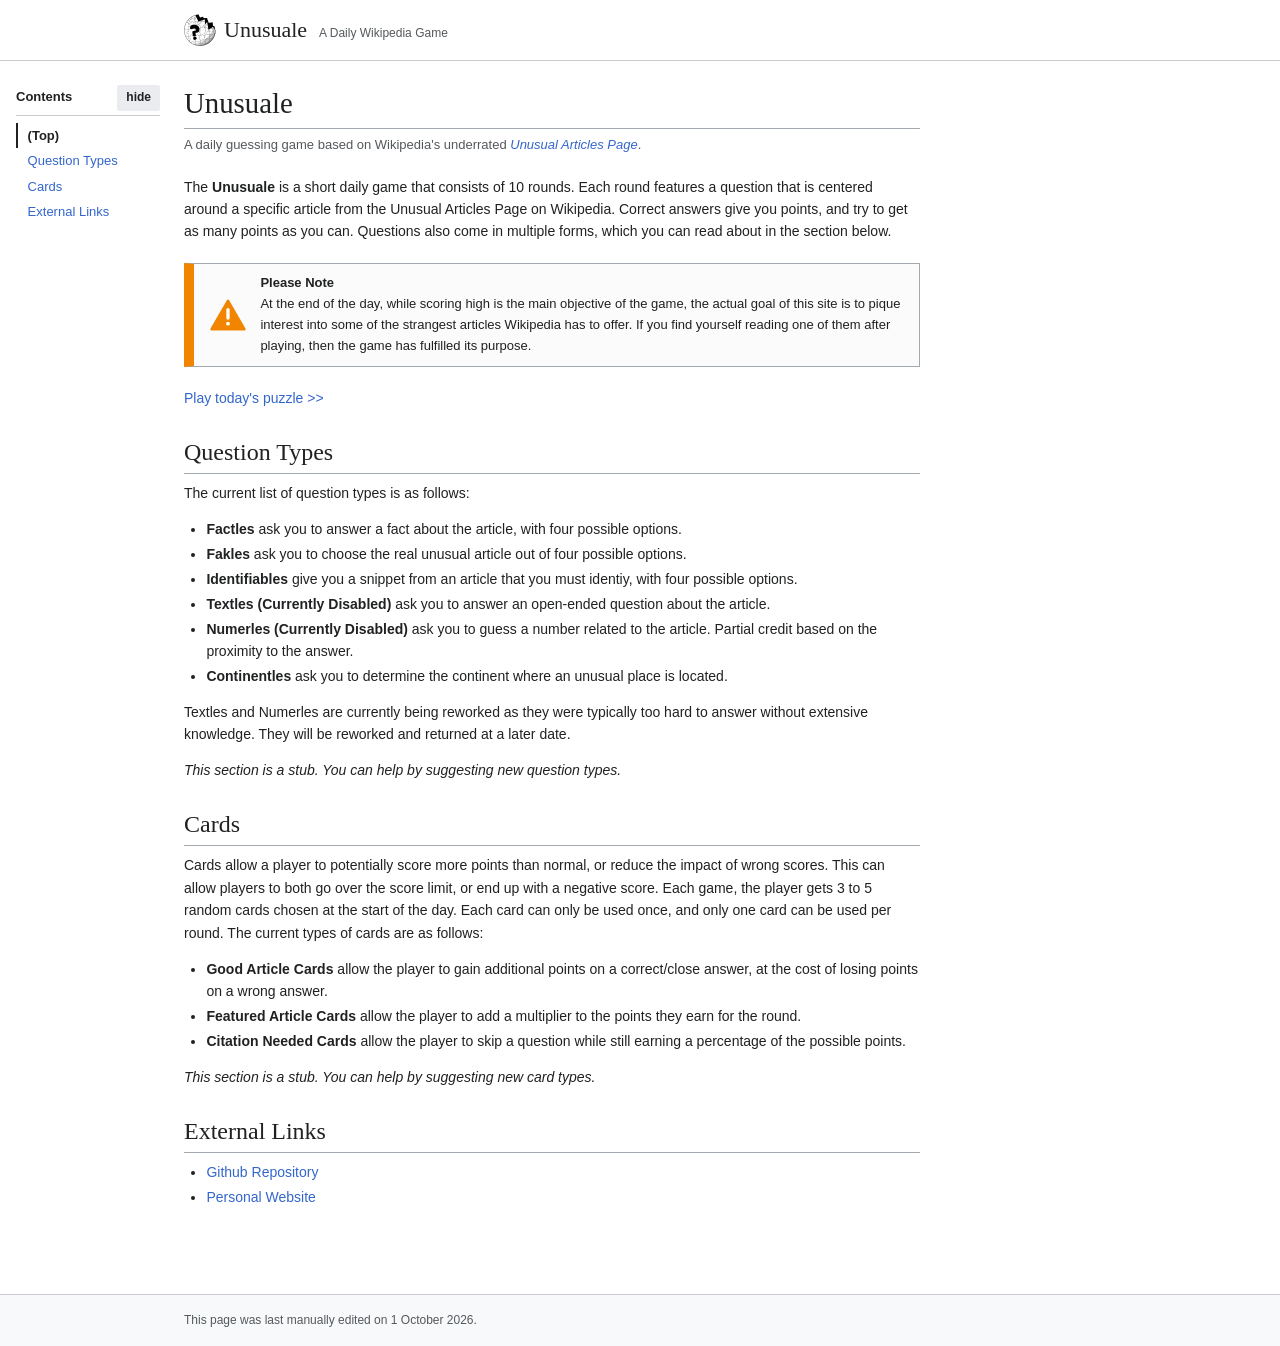
==== commit 8054054c: "logo" ====
--- a/index.html
+++ b/index.html
@@ -4,12 +4,13 @@
   <meta charset="UTF-8">
   <meta name="viewport" content="width=device-width, initial-scale=1.0">
   <title>Unusuale</title>
-  <link rel="stylesheet" href="styles.css?v=23">
+  <link rel="icon" type="image/png" href="assets/logo.png">
+  <link rel="stylesheet" href="styles.css?v=25">
 </head>
 <body>
   <header class="site-header">
     <div class="header-inner">
-      <span class="wordmark">Unusuale</span>
+      <span class="wordmark"><img class="wordmark-logo" src="assets/logo.png" alt="">Unusuale</span>
       <span class="wordmark-sub">A Daily Wikipedia Game</span>
     </div>
   </header>
--- a/styles.css
+++ b/styles.css
@@ -68,6 +68,17 @@
 .wordmark {
   font-family: var(--serif);
   font-size: 1.375rem;
+}
+
+/* The globe sits just left of the name, centred on the text. Inline, so the
+   wordmark keeps its text baseline and still lines up with the subtitle. */
+.wordmark-logo {
+  height: 2rem;
+  width: 2rem;
+  margin-right: 0.5rem;
+  vertical-align: middle;
+  position: relative;
+  top: -0.1rem;
 }
 
 a.wordmark,
@@ -665,7 +676,7 @@
 }
 
 /* A spent card lies face down. The back covers the whole face: a fine
-   crosshatch in the link blue inside a white border, a monogram in the
+   crosshatch in the link blue inside a white border, the globe logo in the
    middle, and the round the card went on. The corner strip of a buried card
    shows the same pattern, so a used card reads as used even in the stack. */
 .card.spent {
@@ -699,17 +710,11 @@
 }
 
 .card-back-emblem {
-  display: flex;
-  align-items: center;
-  justify-content: center;
-  width: 2.6rem;
-  height: 2.6rem;
-  border-radius: 50%;
-  background: var(--bg);
-  color: #3366cc;
-  font-family: var(--serif);
-  font-size: 1.5rem;
-  line-height: 1;
+  display: block;
+  width: 3.5rem;
+  height: 3.5rem;
+  filter: drop-shadow(0 1px 2px rgba(0, 0, 0, 0.3));
+  pointer-events: none;
 }
 
 .card-back-label {
@@ -774,20 +779,12 @@
   justify-content: center;
 }
 
-/* The face's monogram echoes the one on the back: a ringed serif "U", in
-   the card's own colour rather than blue. */
+/* The Unusuale globe sits in the middle of the face, matching the back. */
 .card-pip-emblem {
-  display: flex;
-  align-items: center;
-  justify-content: center;
-  width: 3rem;
-  height: 3rem;
-  border: 2px solid var(--card-accent);
-  border-radius: 50%;
-  color: var(--card-accent);
-  font-family: var(--serif);
-  font-size: 1.75rem;
-  line-height: 1;
+  display: block;
+  width: 3.5rem;
+  height: 3.5rem;
+  pointer-events: none;
 }
 
 .card-status {
@@ -1070,9 +1067,8 @@
   }
 
   .card-pip-emblem {
-    width: 2.2rem;
-    height: 2.2rem;
-    font-size: 1.3rem;
+    width: 2.4rem;
+    height: 2.4rem;
   }
 
   .card-name {
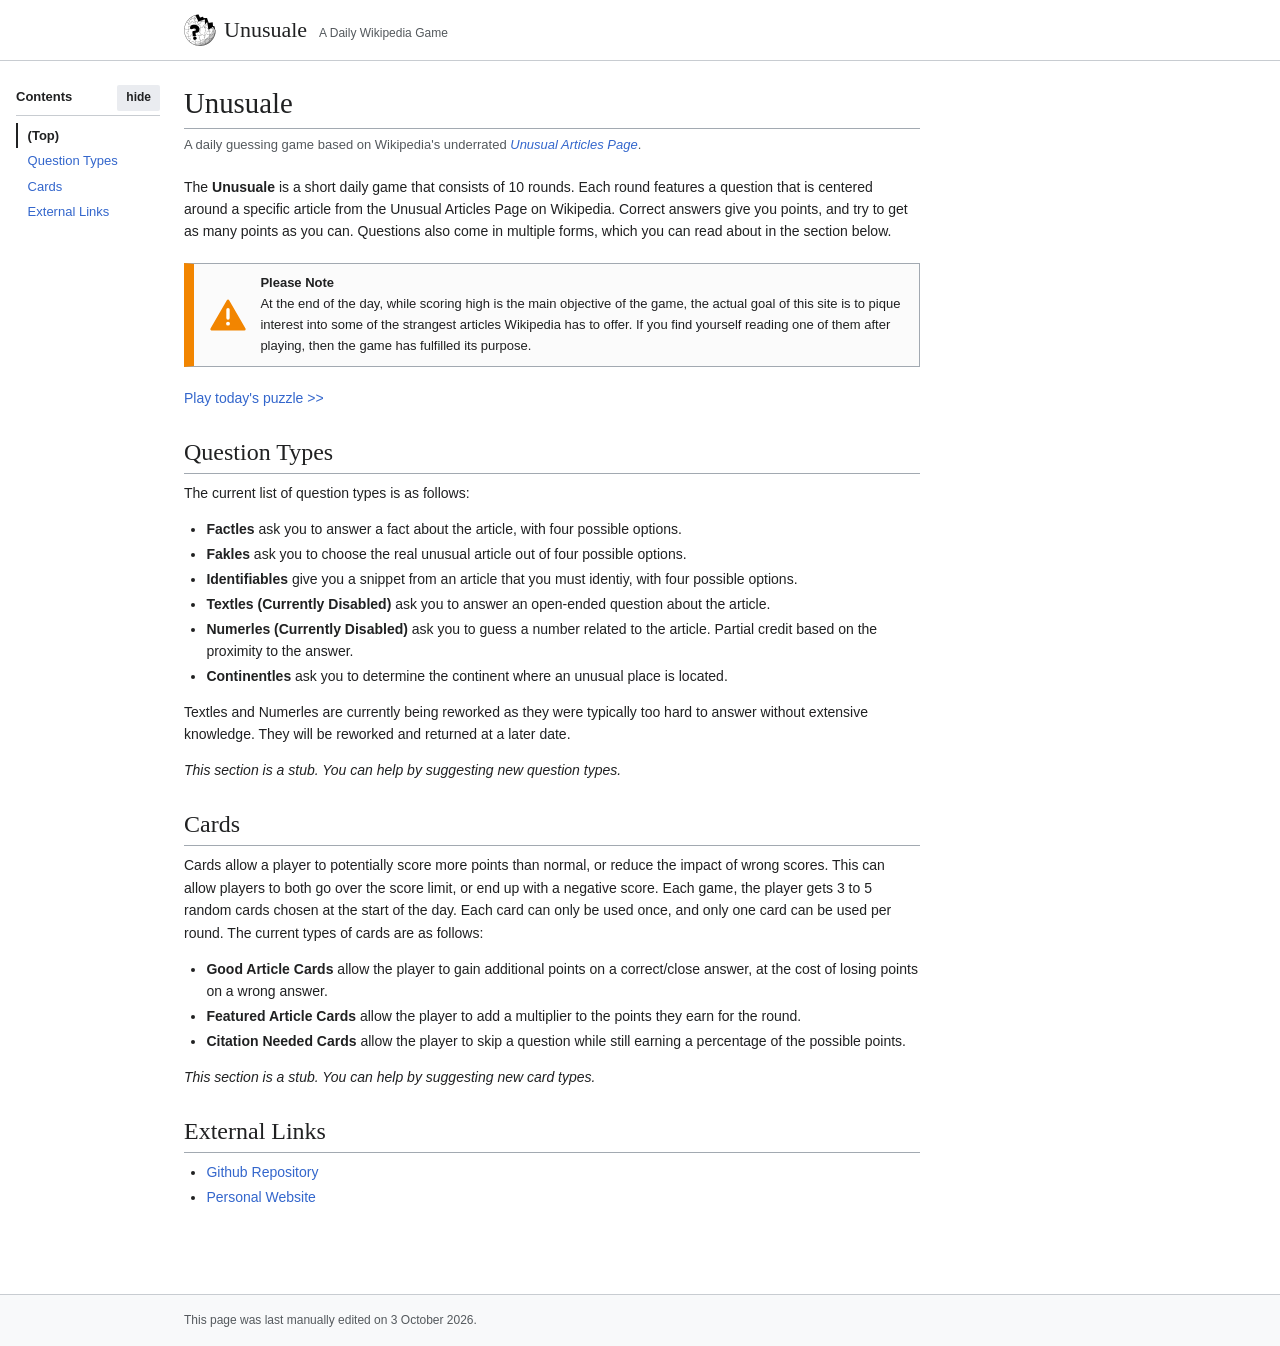
==== commit d9e66489: "tooltip" ====
--- a/index.html
+++ b/index.html
@@ -5,7 +5,7 @@
   <meta name="viewport" content="width=device-width, initial-scale=1.0">
   <title>Unusuale</title>
   <link rel="icon" type="image/png" href="assets/logo.png">
-  <link rel="stylesheet" href="styles.css?v=25">
+  <link rel="stylesheet" href="styles.css?v=26">
 </head>
 <body>
   <header class="site-header">
--- a/styles.css
+++ b/styles.css
@@ -561,12 +561,66 @@
 }
 
 .card-rail-title {
+  display: flex;
+  align-items: center;
+  gap: 0.35rem;
   font-family: var(--serif);
   font-size: 1.05rem;
   font-weight: normal;
   margin: 0;
   padding-bottom: 0.2em;
   border-bottom: 1px solid var(--border);
+}
+
+/* Small circled "?" beside a heading that explains it on hover, or on
+   tap/focus where there's no hover. */
+.info-tip {
+  display: inline-flex;
+  align-items: center;
+  justify-content: center;
+  width: 1rem;
+  height: 1rem;
+  border: 1px solid var(--muted);
+  border-radius: 50%;
+  color: var(--muted);
+  font-family: var(--sans);
+  font-size: 0.6875rem;
+  font-weight: bold;
+  line-height: 1;
+  cursor: help;
+  user-select: none;
+}
+
+.info-tip:hover,
+.info-tip:focus {
+  border-color: var(--link);
+  color: var(--link);
+  outline: none;
+}
+
+.info-tip:focus .tooltiptext {
+  visibility: visible;
+  opacity: 1;
+}
+
+/* The rail's help hangs below the icon and opens rightwards from it, so it
+   never runs off the left edge when the rail sits at the side of a phone. */
+.info-tip .tooltiptext {
+  bottom: auto;
+  top: calc(100% + 8px);
+  left: -0.6rem;
+  transform: none;
+  width: 15rem;
+  z-index: 20;
+}
+
+.info-tip .tooltiptext::after {
+  top: auto;
+  bottom: 100%;
+  left: calc(0.6rem + 0.5rem - 5px);
+  margin-left: 0;
+  border-top-color: transparent;
+  border-bottom-color: #202122;
 }
 
 .card-rail-note {
